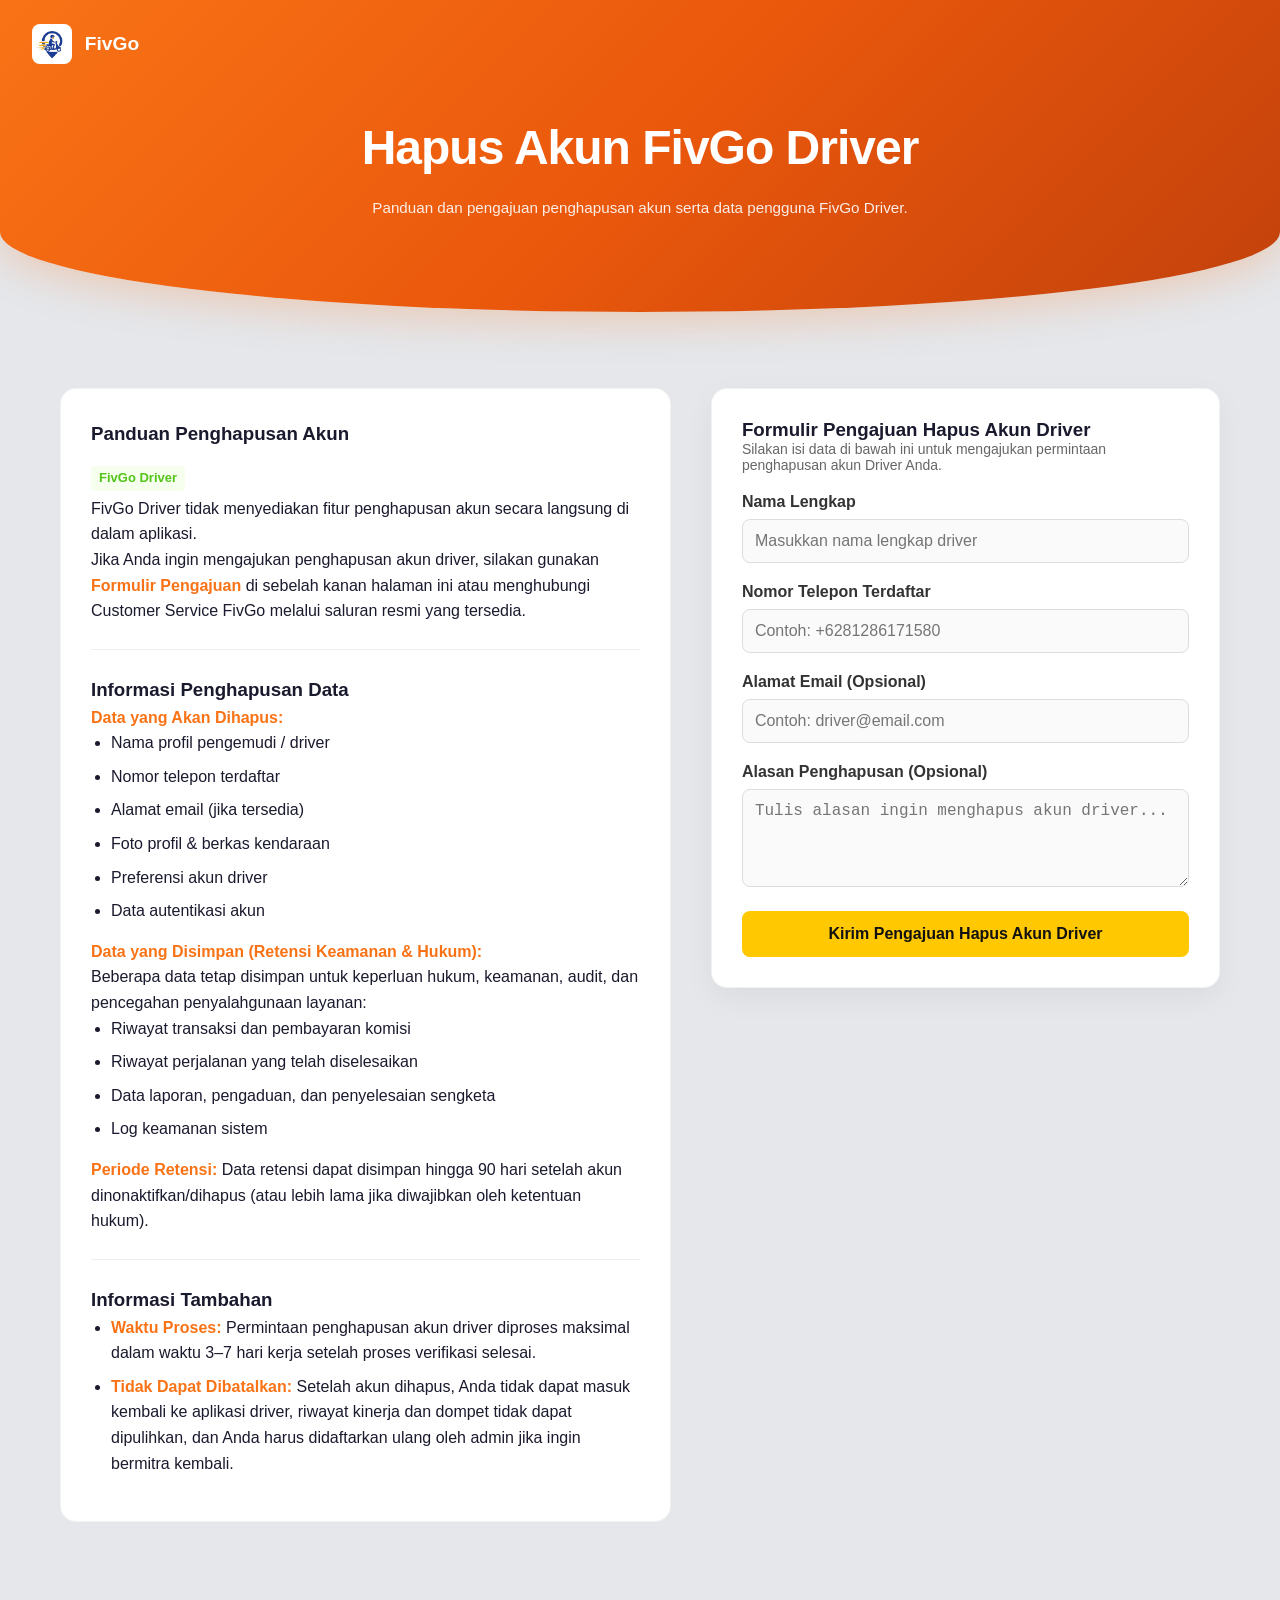
==== delete-account-driver.html @ 1da807b7 "Add delete account guide for FivGo drivers" ====
<!DOCTYPE html>
<html lang="id">
<head>
    <meta charset="UTF-8">
    <meta name="viewport" content="width=device-width, initial-scale=1.0">
    <title>Hapus Akun FivGo Driver - Panduan & Pengajuan</title>
    <link rel="stylesheet" href="styles.css">
    <style>
        .container {
            max-width: 1200px !important;
            margin: 0 auto !important;
            padding: 30px 20px !important;
            display: block !important;
        }
        
        .page-layout {
            display: grid;
            grid-template-columns: 1.2fr 1fr;
            gap: 40px;
            margin-top: 30px;
        }
        
        @media (max-width: 900px) {
            .page-layout {
                grid-template-columns: 1fr;
                gap: 30px;
            }
        }
        
        .info-panel {
            background: var(--bg-card, #ffffff);
            padding: 30px;
            border-radius: 16px;
            border: 1px solid rgba(0,0,0,0.05);
            line-height: 1.6;
        }
        
        .form-panel {
            background: var(--bg-card, #ffffff);
            padding: 30px;
            border-radius: 16px;
            box-shadow: 0 10px 30px rgba(0, 0, 0, 0.05);
            border: 1px solid rgba(0,0,0,0.05);
            height: fit-content;
        }
        
        .form-group {
            margin-bottom: 20px;
        }
        
        .form-group label {
            display: block;
            margin-bottom: 8px;
            font-weight: 600;
            color: #333;
        }
        
        .form-group input, .form-group textarea {
            width: 100%;
            padding: 12px;
            border: 1px solid #ddd;
            border-radius: 8px;
            font-size: 16px;
            box-sizing: border-box;
            background-color: #fafafa;
        }
        
        .form-group input:focus, .form-group textarea:focus {
            border-color: #ffc800;
            outline: none;
            background-color: #fff;
        }
        
        .btn-submit {
            background-color: #ffc800;
            color: #111;
            border: none;
            padding: 14px 20px;
            font-size: 16px;
            font-weight: bold;
            border-radius: 8px;
            cursor: pointer;
            width: 100%;
            transition: all 0.3s ease;
        }
        
        .btn-submit:hover {
            background-color: #e5b300;
            transform: translateY(-2px);
        }
        
        .divider {
            margin: 25px 0;
            border: 0;
            border-top: 1px solid #eee;
        }
        
        ul, ol {
            padding-left: 20px;
            margin-bottom: 15px;
        }
        
        li {
            margin-bottom: 8px;
        }

        .role-badge-driver {
            background-color: #f6ffed;
            color: #52c41a;
            padding: 2px 8px;
            border-radius: 4px;
            font-size: 13px;
            font-weight: bold;
            display: inline-block;
            margin-bottom: 5px;
        }
    </style>
</head>
<body>

    <!-- Header -->
    <header>
      <div class="header-container">
        <div class="header-logo">
          <div class="logo-icon" aria-hidden="true">
            <img src="assets/logo light.png" alt="FivGo Logo" />
          </div>
          <span>FivGo</span>
        </div>
      </div>

      <div class="header-content" style="padding-bottom: 40px;">
        <h1>Hapus Akun FivGo Driver</h1>
        <p>Panduan dan pengajuan penghapusan akun serta data pengguna FivGo Driver.</p>
      </div>
    </header>

    <div class="container">
        <div class="page-layout">
            
            <!-- Panel Kiri: Panduan & Informasi Retensi -->
            <div class="info-panel">
                <h3>Panduan Penghapusan Akun</h3>
                
                <div style="margin-top: 15px;">
                    <span class="role-badge-driver">FivGo Driver</span>
                    <p>FivGo Driver tidak menyediakan fitur penghapusan akun secara langsung di dalam aplikasi.</p>
                    <p>Jika Anda ingin mengajukan penghapusan akun driver, silakan gunakan <strong>Formulir Pengajuan</strong> di sebelah kanan halaman ini atau menghubungi Customer Service FivGo melalui saluran resmi yang tersedia.</p>
                </div>
                
                <hr class="divider">

                <h3>Informasi Penghapusan Data</h3>
                <p><strong>Data yang Akan Dihapus:</strong></p>
                <ul>
                    <li>Nama profil pengemudi / driver</li>
                    <li>Nomor telepon terdaftar</li>
                    <li>Alamat email (jika tersedia)</li>
                    <li>Foto profil & berkas kendaraan</li>
                    <li>Preferensi akun driver</li>
                    <li>Data autentikasi akun</li>
                </ul>

                <p><strong>Data yang Disimpan (Retensi Keamanan & Hukum):</strong></p>
                <p>Beberapa data tetap disimpan untuk keperluan hukum, keamanan, audit, dan pencegahan penyalahgunaan layanan:</p>
                <ul>
                    <li>Riwayat transaksi dan pembayaran komisi</li>
                    <li>Riwayat perjalanan yang telah diselesaikan</li>
                    <li>Data laporan, pengaduan, dan penyelesaian sengketa</li>
                    <li>Log keamanan sistem</li>
                </ul>
                <p><strong>Periode Retensi:</strong> Data retensi dapat disimpan hingga 90 hari setelah akun dinonaktifkan/dihapus (atau lebih lama jika diwajibkan oleh ketentuan hukum).</p>

                <hr class="divider">

                <h3>Informasi Tambahan</h3>
                <ul>
                    <li><strong>Waktu Proses:</strong> Permintaan penghapusan akun driver diproses maksimal dalam waktu 3–7 hari kerja setelah proses verifikasi selesai.</li>
                    <li><strong>Tidak Dapat Dibatalkan:</strong> Setelah akun dihapus, Anda tidak dapat masuk kembali ke aplikasi driver, riwayat kinerja dan dompet tidak dapat dipulihkan, dan Anda harus didaftarkan ulang oleh admin jika ingin bermitra kembali.</li>
                </ul>
            </div>

            <!-- Panel Kanan: Formulir Pengajuan Web -->
            <div class="form-panel">
                <h3>Formulir Pengajuan Hapus Akun Driver</h3>
                <p style="color: #666; font-size: 14px; margin-bottom: 20px;">
                    Silakan isi data di bawah ini untuk mengajukan permintaan penghapusan akun Driver Anda.
                </p>

                <!-- FormSubmit mengirimkan data ke email fivgoubp@gmail.com -->
                <form action="https://formsubmit.co/fivgoubp@gmail.com" method="POST">
                    
                    <input type="hidden" name="_next" value="https://fivgo-ubp.github.io/Privacy-Police-Fivgo/delete-account-driver.html?status=success">
                    <input type="hidden" name="_subject" value="Permintaan Hapus Akun FivGo Driver">
                    
                    <!-- Menyertakan peran secara tersembunyi -->
                    <input type="hidden" name="Jenis Akun" value="Driver">

                    <div class="form-group">
                        <label for="fullName">Nama Lengkap</label>
                        <input type="text" name="Nama Lengkap" id="fullName" placeholder="Masukkan nama lengkap driver" required>
                    </div>
                    
                    <div class="form-group">
                        <label for="phone">Nomor Telepon Terdaftar</label>
                        <input type="tel" name="Nomor Telepon" id="phone" placeholder="Contoh: +6281286171580" required>
                    </div>
                    
                    <div class="form-group">
                        <label for="email">Alamat Email (Opsional)</label>
                        <input type="email" name="Email" id="email" placeholder="Contoh: driver@email.com">
                    </div>
                    
                    <div class="form-group">
                        <label for="reason">Alasan Penghapusan (Opsional)</label>
                        <textarea name="Alasan Penghapusan" id="reason" rows="4" placeholder="Tulis alasan ingin menghapus akun driver..."></textarea>
                    </div>
                    
                    <button type="submit" class="btn-submit">Kirim Pengajuan Hapus Akun Driver</button>
                </form>

                <!-- Notifikasi sukses setelah submit -->
                <div id="successNotice" style="display: none; margin-top: 20px; padding: 15px; background: #e6ffed; border: 1px solid #b7eb8f; color: #1f6b21; border-radius: 8px; text-align: center;">
                    <strong>✓ Pengajuan Berhasil Dikirim!</strong><br>
                    Tim FivGo akan melakukan verifikasi dan meninjau permintaan sebelum memproses penghapusan akun driver Anda (3-7 hari kerja).
                </div>
            </div>

        </div>
    </div>

    <footer style="margin-top: 60px;">
      <p>&copy; 2026 FivGo. Hak Cipta Dilindungi.</p>
    </footer>

    <script>
        const urlParams = new URLSearchParams(window.location.search);
        if (urlParams.get('status') === 'success') {
            document.getElementById('successNotice').style.display = 'block';
            document.getElementById('successNotice').scrollIntoView({ behavior: 'smooth' });
        }
    </script>
</body>
</html>
---- styles.css ----
* {
  margin: 0;
  padding: 0;
  box-sizing: border-box;
}

:root {
  --primary-color: #f97316;
  --primary-color-rgb: 249, 115, 22;
  --primary-hover: #ea580c;
  --primary-dark: #c2410c;
  --accent-gradient: linear-gradient(135deg, #f97316 0%, #ea580c 50%, #c2410c 100%);
  --accent-soft: rgba(249, 115, 22, 0.12);
  --accent-active: rgba(249, 115, 22, 0.22);
  --text-dark: #1a1a2e;
  --text-light: #ffffff;
  --page-bg-light: #E5E7EB;
  --page-bg-dark: #00033d;
  --bg-light: #E5E7EB;
  --bg-dark: #00033d;
  --border-light: #e0e0e0;
  --border-dark: #2a2a3e;
}

body {
  font-family: -apple-system, BlinkMacSystemFont, "Segoe UI", Roboto, Oxygen,
    Ubuntu, Cantarell, sans-serif;
  background-color: var(--bg-light);
  color: var(--text-dark);
  transition: background-color 0.3s ease, color 0.3s ease;
}

body.dark-mode {
  --primary-color: #0033ff;
  --primary-color-rgb: 0, 51, 255;
  --primary-hover: #0600ab;
  --primary-dark: #00033d;
  --accent-gradient: linear-gradient(to left, #0033ff 0%, #0600ab 50%, #00033d 100%);
  --accent-soft: rgba(0, 51, 255, 0.12);
  --accent-active: rgba(0, 51, 255, 0.22);
  background-color: var(--bg-dark);
  color: var(--text-light);
}

.banner-top a {
  color: #e74c3c;
  font-weight: 600;
  text-decoration: none;
  transition: opacity 0.3s ease;
}

.banner-top a:hover {
  opacity: 0.8;
}

body.dark-mode .banner-top {
  background: rgba(255, 255, 255, 0.05);
}

/* ===== HEADER ===== */
header {
  background: var(--accent-gradient) !important;
  color: white;
  position: relative;
  z-index: 100;
  border-radius: 0 0 50% 50% / 0 0 80px 80px;
  padding-bottom: 3.5rem;
  overflow: hidden;
  box-shadow: 0 10px 40px rgba(var(--primary-color-rgb), 0.25);
  margin-bottom: 1rem;
}

.header-container {
  max-width: 1400px;
  margin: 0 auto;
  display: flex;
  align-items: center;
  justify-content: space-between;
  gap: 2rem;
  padding: 1.5rem 2rem;
  position: relative;
  z-index: 2;
}

.header-logo {
  display: flex;
  align-items: center;
  gap: 0.8rem;
  font-weight: bold;
  font-size: 1.2rem;
  flex-shrink: 0;
}

.logo-icon {
  width: 40px;
  height: 40px;
  background: rgba(255, 255, 255, 0.2);
  border-radius: 8px;
  display: flex;
  align-items: center;
  justify-content: center;
  font-size: 1.5rem;
}

.icon {
  width: 1em;
  height: 1em;
  fill: none;
  stroke: currentColor;
  stroke-width: 2;
  stroke-linecap: round;
  stroke-linejoin: round;
}

.logo-icon .icon {
  width: 24px;
  height: 24px;
}

.logo-icon img {
  display: block;
  width: 100%;
  height: 100%;
  border-radius: 8px;
  object-fit: contain;
}

.header-content {
  text-align: center;
  padding: 2rem 2rem 1rem 2rem;
  position: relative;
  z-index: 2;
}

.header-content h1 {
  font-size: 3rem;
  font-weight: 700;
  margin-bottom: 1.5rem;
  letter-spacing: -1px;
}

.date-card {
  display: inline-block;
  background: rgba(255, 255, 255, 0.15);
  backdrop-filter: blur(10px);
  padding: 0.8rem 1.5rem;
  border-radius: 25px;
  border: 1px solid rgba(255, 255, 255, 0.2);
  margin-bottom: 1.5rem;
  font-size: 0.95rem;
}

body.dark-mode .date-card {
  background: rgba(255, 255, 255, 0.08);
  border-color: rgba(255, 255, 255, 0.1);
}

.date-card p {
  margin: 0;
  font-size: 0.95rem;
}

.header-content p {
  font-size: 0.95rem;
  opacity: 0.9;
}

.header-wave {
  display: none;
}

.header-title {
  flex: 1;
  text-align: center;
  font-size: 1.8rem;
  font-weight: 300;
  letter-spacing: 1px;
}

.header-actions {
  display: flex;
  align-items: center;
  gap: 1rem;
  flex-shrink: 0;
}

.btn-download {
  background: rgba(255, 255, 255, 0.2);
  border: 2px solid rgba(255, 255, 255, 0.3);
  color: white;
  padding: 0.6rem 1.2rem;
  border-radius: 25px;
  cursor: pointer;
  font-size: 0.9rem;
  transition: all 0.3s ease;
  white-space: nowrap;
}

.btn-download:hover {
  background: rgba(255, 255, 255, 0.3);
  transform: translateY(-2px);
}

.theme-toggle {
  width: 50px;
  height: 28px;
  background: rgba(255, 255, 255, 0.2);
  border: 2px solid rgba(255, 255, 255, 0.3);
  border-radius: 14px;
  cursor: pointer;
  display: flex;
  align-items: center;
  padding: 2px;
  transition: all 0.3s ease;
}

.theme-toggle:hover {
  background: rgba(255, 255, 255, 0.3);
}

.theme-toggle-circle {
  width: 22px;
  height: 22px;
  background: white;
  border-radius: 50%;
  transition: transform 0.3s ease;
  display: flex;
  align-items: center;
  justify-content: center;
  font-size: 0.8rem;
  color: var(--primary-color);
}

.theme-toggle-circle .icon {
  width: 15px;
  height: 15px;
}

.theme-toggle.active .theme-toggle-circle {
  transform: translateX(22px);
}

/* ===== MAIN CONTAINER ===== */
.container {
  max-width: 1400px;
  margin: 0 auto;
  display: grid;
  grid-template-columns: 280px 1fr;
  gap: 3rem;
  padding: 3rem 2rem;
  margin-top: 40px;
}

/* ===== SIDEBAR ===== */
.sidebar {
  position: sticky;
  top: 120px;
  height: fit-content;
}

.sidebar-title {
  font-size: 0.9rem;
  font-weight: 600;
  color: var(--text-dark);
  margin-bottom: 1.5rem;
  text-transform: uppercase;
  letter-spacing: 0.5px;
}

body.dark-mode .sidebar-title {
  color: var(--text-light);
}

.sidebar-nav {
  list-style: none;
}

.sidebar-nav li {
  margin-bottom: 0.5rem;
}

.sidebar-nav a {
  display: block;
  padding: 0.8rem 1rem;
  color: var(--text-dark);
  text-decoration: none;
  border-left: 3px solid transparent;
  border-radius: 4px;
  transition: all 0.3s ease;
  font-size: 0.95rem;
}

body.dark-mode .sidebar-nav a {
  color: var(--text-light);
}

.sidebar-nav a:hover {
  background: var(--accent-soft);
  border-left-color: var(--primary-color);
  padding-left: 1.3rem;
}

.sidebar-nav a.active {
  background: var(--accent-active);
  border-left-color: var(--primary-color);
  font-weight: 600;
  color: var(--primary-color);
}

/* ===== CONTENT AREA ===== */
.content {
  min-height: 100vh;
  line-height: 1.8;
}

.section {
  margin-bottom: 3.5rem;
  scroll-margin-top: 120px;
}

.section-title {
  font-size: 1.8rem;
  font-weight: 700;
  margin-bottom: 1.8rem;
  color: var(--primary-color);
  letter-spacing: -0.5px;
  border-left: 4px solid var(--primary-color);
  padding-left: 1.2rem;
  display: inline-block;
}

body.dark-mode .section-title {
  color: var(--primary-color);
  border-left-color: var(--primary-color);
}

.section-subtitle {
  font-size: 0.95rem;
  color: #666;
  margin-bottom: 1.8rem;
  line-height: 1.7;
  font-weight: 500;
}

body.dark-mode .section-subtitle {
  color: #aaa;
}

.section-text {
  line-height: 1.8;
  margin-bottom: 1.5rem;
  color: #444;
  font-size: 0.95rem;
}

body.dark-mode .section-text {
  color: #ccc;
}

.subsection-title {
  font-size: 1.2rem;
  font-weight: 700;
  margin-top: 2.5rem;
  margin-bottom: 1.2rem;
  color: #1a1a2e;
}

body.dark-mode .subsection-title {
  color: #e2e8f0;
}

/* ===== HIGHLIGHT BOX (kotak info konten) ===== */
.highlight-box {
  background: rgba(var(--primary-color-rgb), 0.08);
  border-left: 4px solid var(--primary-color);
  padding: 1.8rem;
  margin: 2.5rem 0;
  border-radius: 6px;
  line-height: 1.8;
}

body.dark-mode .highlight-box {
  background: rgba(255, 255, 255, 0.07);
  border-left: 4px solid rgba(0, 51, 255, 0.7);
}

.highlight-box p {
  margin: 0.8rem 0;
  color: #444;
  font-size: 0.95rem;
}

body.dark-mode .highlight-box p {
  color: #c8d0e8;
}

.highlight-box strong {
  color: var(--primary-color);
  font-weight: 700;
}

body.dark-mode .highlight-box strong {
  color: #6b8fff;
}

.highlight-box ul {
  margin: 1rem 0;
  list-style: none;
  padding-left: 0;
}

.highlight-box li {
  padding-left: 1.8rem;
  position: relative;
  margin-bottom: 0.8rem;
  color: #444;
  font-size: 0.95rem;
}

body.dark-mode .highlight-box li {
  color: #c8d0e8;
}

.highlight-box li:before {
  content: "✓";
  position: absolute;
  left: 0;
  color: var(--primary-color);
  font-weight: 700;
}

body.dark-mode .highlight-box li:before {
  color: #6b8fff;
}

/* ===== NOTE BOX (kotak catatan) ===== */
.note-box {
  display: flex;
  align-items: flex-start;
  gap: 0.35rem;
  background: rgba(var(--primary-color-rgb), 0.12);
  border-left: 4px solid var(--primary-color);
  border-radius: 0 10px 10px 0;
  padding: 1.4rem 1.6rem;
  margin: 1.8rem 0 2.2rem;
  color: #14213d;
  font-size: 1rem;
  font-weight: 600;
  line-height: 1.7;
}

body.dark-mode .note-box {
  background: rgba(0, 51, 255, 0.14);
  border-left-color: rgba(0, 51, 255, 0.8);
  color: #9fa8c7;
}

.note-label {
  flex-shrink: 0;
  color: var(--primary-color);
}

body.dark-mode .note-label {
  color: #6b8fff;
}

.note-text {
  color: inherit;
}

/* ===== LIST ITEMS ===== */
.list-item {
  margin-left: 0;
  margin-bottom: 0;
  color: #444;
  font-size: 0.95rem;
  line-height: 1.7;
  list-style: none;
  padding-left: 0;
}

body.dark-mode .list-item {
  color: #ccc;
}

.list-item li {
  margin-bottom: 0.8rem;
  padding-left: 1.8rem;
  position: relative;
}

.list-item li:before {
  content: "•";
  position: absolute;
  left: 0;
  color: var(--primary-color);
  font-weight: bold;
}

/* ===== STRONG ===== */
strong {
  font-weight: 700;
  color: var(--primary-color);
}

body.dark-mode strong {
  color: var(--primary-color);
}

/* ===== KEY HIGHLIGHTS SECTION ===== */
.key-highlights {
  padding: 4rem 2rem;
  margin: 3rem 0;
  background: transparent;
}

body.dark-mode .key-highlights {
  background: transparent;
}

.highlights-title {
  text-align: center;
  font-size: 2rem;
  font-weight: 700;
  color: var(--primary-color);
  margin-bottom: 3rem;
  display: flex;
  align-items: center;
  justify-content: center;
  gap: 0.7rem;
}

.title-icon {
  width: 38px;
  height: 38px;
  display: inline-flex;
  align-items: center;
  justify-content: center;
  background: var(--accent-soft);
  border: 1px solid rgba(var(--primary-color-rgb), 0.28);
  border-radius: 10px;
  color: var(--primary-color);
}

.title-icon .icon {
  width: 22px;
  height: 22px;
}

.highlights-grid {
  display: grid;
  grid-template-columns: repeat(auto-fit, minmax(250px, 1fr));
  gap: 2rem;
}

/* ===== HIGHLIGHT CARD — LIGHT MODE ===== */
.highlight-card {
  background: #f5f5f5;
  border: 2px solid #e0e0e0;
  border-radius: 12px;
  padding: 2rem;
  transition: all 0.3s ease;
}

.highlight-card:hover {
  background: #ffffff;
  border-color: var(--primary-color);
  transform: translateY(-5px);
  box-shadow: 0 12px 24px rgba(var(--primary-color-rgb), 0.15);
}

.highlight-icon {
  width: 48px;
  height: 48px;
  align-items: center;
  background: var(--accent-soft);
  border: 1px solid rgba(var(--primary-color-rgb), 0.18);
  border-radius: 12px;
  color: var(--primary-color);
  display: inline-flex;
  justify-content: center;
  margin-bottom: 1rem;
}

.highlight-icon .icon {
  width: 26px;
  height: 26px;
}

.highlight-card h3 {
  color: #1a1a2e;
  font-size: 1.2rem;
  font-weight: 700;
  margin-bottom: 0.8rem;
}

.highlight-card p {
  color: #484553;
  font-size: 0.9rem;
  line-height: 1.6;
  margin: 0;
}

/* ===== HIGHLIGHT CARD — DARK MODE ===== */
body.dark-mode .highlight-card {
  background: rgba(255, 255, 255, 0.06);
  border: 1.5px solid rgba(255, 255, 255, 0.12);
}

body.dark-mode .highlight-card:hover {
  background: rgba(255, 255, 255, 0.10);
  border-color: rgba(0, 51, 255, 0.6);
  box-shadow: 0 12px 32px rgba(0, 51, 255, 0.18);
  transform: translateY(-5px);
}

body.dark-mode .highlight-card h3 {
  color: #e8eaf6;
}

body.dark-mode .highlight-card p {
  color: #9fa8c7;
}

body.dark-mode .highlight-icon {
  background: rgba(0, 51, 255, 0.18);
  border-color: rgba(0, 51, 255, 0.35);
  color: #6b8fff;
}

@media (max-width: 768px) {
  .key-highlights {
    padding: 2rem 1rem;
    margin: 2rem 0;
  }

  .highlights-title {
    font-size: 1.5rem;
    margin-bottom: 2rem;
  }

  .highlights-grid {
    grid-template-columns: 1fr;
    gap: 1.5rem;
  }
}

@media (max-width: 900px) {
  header {
    border-radius: 0 0 50% 50% / 0 0 50px 50px;
    padding-bottom: 2.5rem;
  }

  .container {
    grid-template-columns: 1fr;
    gap: 2rem;
    padding: 2rem 1rem;
  }

  .sidebar {
    position: static;
  }

  .header-container {
    flex-direction: column;
    gap: 1rem;
    text-align: center;
  }

  .header-title {
    font-size: 1.5rem;
  }

  .header-actions {
    width: 100%;
    justify-content: center;
  }

  .sidebar-nav a:hover {
    padding-left: 1rem;
  }

  .section-title {
    font-size: 1.5rem;
  }
}

@media (max-width: 600px) {
  header {
    border-radius: 0 0 50% 50% / 0 0 35px 35px;
    padding-bottom: 2rem;
  }

  .header-container {
    gap: 0.5rem;
  }

  .header-title {
    font-size: 1.2rem;
  }

  .btn-download {
    padding: 0.5rem 0.8rem;
    font-size: 0.8rem;
  }

  .container {
    padding: 1.5rem 1rem;
  }

  .section-title {
    font-size: 1.3rem;
  }

  .section-text {
    font-size: 0.9rem;
  }
}

/* ===== DOCUMENT LAYOUT ===== */
body {
  background: var(--bg-light);
}

body:not(.dark-mode) {
  background: var(--page-bg-light);
}

body.dark-mode {
  background: var(--page-bg-dark);
}

.container {
  max-width: 1160px;
  grid-template-columns: 272px minmax(0, 1fr);
  gap: 3.5rem;
  align-items: start;
  padding-top: 2rem;
}

.sidebar {
  top: 2rem;
  max-height: calc(100vh - 4rem);
  overflow-y: auto;
  padding-right: 0.25rem;
  scrollbar-width: thin;
  scrollbar-color: rgba(var(--primary-color-rgb), 0.45) transparent;
}

.sidebar-title {
  color: #7b8192;
  font-size: 0.78rem;
  font-weight: 800;
  letter-spacing: 0.14em;
  margin: 0 0 1.25rem 0.8rem;
}

body.dark-mode .sidebar-title {
  color: #7b8192;
}

.sidebar-nav {
  display: flex;
  flex-direction: column;
  gap: 0.35rem;
}

.sidebar-nav li {
  margin-bottom: 0;
}

.sidebar-nav a {
  border-left: 3px solid transparent;
  border-radius: 7px;
  color: #7f8797;
  font-size: 0.94rem;
  font-weight: 700;
  line-height: 1.35;
  padding: 0.82rem 0.85rem;
}

body.dark-mode .sidebar-nav a {
  color: #9399a8;
}

.sidebar-nav a:hover {
  background: var(--accent-soft);
  border-left-color: rgba(var(--primary-color-rgb), 0.7);
  color: var(--primary-color);
  padding-left: 0.85rem;
}

.sidebar-nav a.active {
  background: var(--accent-active);
  border-left-color: var(--primary-color);
  color: var(--primary-color);
  font-weight: 800;
}

body.dark-mode .sidebar-nav a.active {
  background: var(--accent-active);
  color: var(--primary-color);
}

/* ===== CONTENT BOX ===== */
.content {
  background: rgba(255, 255, 255, 0.86);
  border: 1px solid rgba(var(--primary-color-rgb), 0.14);
  border-radius: 18px;
  box-shadow: 0 24px 70px rgba(16, 24, 40, 0.08);
  min-height: auto;
  padding: 3rem;
}

body.dark-mode .content {
  background: rgba(255, 255, 255, 0.05);
  border-color: rgba(255, 255, 255, 0.10);
  box-shadow: none;
}

.section {
  margin-bottom: 3.3rem;
  scroll-margin-top: 2rem;
}

.section:last-child {
  margin-bottom: 0;
}

.section-title {
  align-items: center;
  border-bottom: 1px solid rgba(var(--primary-color-rgb), 0.14);
  border-left: 4px solid var(--primary-color);
  color: #111827;
  display: flex;
  font-size: 1.75rem;
  font-weight: 800;
  letter-spacing: 0;
  margin-bottom: 1.35rem;
  padding: 0 0 0.55rem 0.85rem;
  width: 100%;
}

body.dark-mode .section-title {
  border-bottom-color: rgba(255, 255, 255, 0.08);
  border-left-color: var(--primary-color);
  color: #ffffff;
}

.section-subtitle,
.section-text,
.list-item,
.highlight-box p {
  color: #4b5563;
  font-size: 1rem;
}

body.dark-mode .section-subtitle,
body.dark-mode .section-text,
body.dark-mode .list-item,
body.dark-mode .highlight-box p {
  color: #b8c4d8;
}

.subsection-title {
  color: #111827;
  font-size: 1.18rem;
  letter-spacing: 0;
  margin-top: 2.2rem;
}

body.dark-mode .subsection-title {
  color: #e8eaf6;
}

.list-item li:before {
  color: var(--primary-color);
}

strong {
  color: var(--primary-color);
}

body.dark-mode strong {
  color: #6b8fff;
}

/* ===== FOOTER ===== */
.site-footer {
  position: relative;
  margin-top: 2.5rem;
  padding: 3rem 5.5rem;
  background: var(--accent-gradient) !important;
  border-top: 1px solid rgba(var(--primary-color-rgb), 0.35);
  text-align: center;
}

.footer-inner {
  max-width: 900px;
  margin: 0 auto;
}

.footer-inner p {
  color: rgba(255, 255, 255, 0.86);
  font-size: 0.95rem;
  line-height: 1.7;
  margin: 0;
}

.footer-inner p + p {
  margin-top: 0.65rem;
}

.footer-top-link {
  position: fixed;
  right: 1.75rem;
  bottom: 1.75rem;
  z-index: 120;
  width: 44px;
  height: 44px;
  display: inline-flex;
  align-items: center;
  justify-content: center;
  background: var(--accent-gradient) !important;
  border-radius: 50%;
  color: #ffffff;
  font-size: 1.45rem;
  font-weight: 700;
  line-height: 1;
  text-decoration: none;
  box-shadow: 0 12px 30px rgba(var(--primary-color-rgb), 0.28);
  opacity: 1;
  pointer-events: auto;
  transform: translateY(0);
  transition: background 0.2s ease, opacity 0.2s ease, transform 0.2s ease;
}

.footer-top-link.is-hidden {
  opacity: 0;
  pointer-events: none;
  transform: translateY(12px);
}

.footer-top-link:hover {
  background: var(--primary-hover) !important;
  transform: translateY(-2px);
}

@media (max-width: 900px) {
  .container {
    grid-template-columns: 1fr;
    gap: 1.5rem;
    max-width: 760px;
    padding: 1.5rem 1rem;
  }

  .sidebar {
    background: rgba(255, 255, 255, 0.82);
    border: 1px solid rgba(var(--primary-color-rgb), 0.14);
    border-radius: 14px;
    max-height: none;
    overflow: visible;
    padding: 1rem;
  }

  body.dark-mode .sidebar {
    background: rgba(255, 255, 255, 0.05);
    border-color: rgba(255, 255, 255, 0.10);
  }

  .sidebar-title {
    margin-left: 0;
  }

  .sidebar-nav {
    display: grid;
    grid-template-columns: repeat(2, minmax(0, 1fr));
  }

  .content {
    border-radius: 14px;
    padding: 2rem;
  }

  .site-footer {
    padding: 2.5rem 4.5rem 2.5rem 1rem;
  }
}

@media (max-width: 600px) {
  .sidebar-nav {
    grid-template-columns: 1fr;
  }

  .content {
    padding: 1.4rem;
  }

  .section-title {
    font-size: 1.35rem;
  }

  .site-footer {
    padding: 2.25rem 1rem 5rem;
  }

  .footer-top-link {
    bottom: 1rem;
    right: 1rem;
  }

  .footer-top-link:hover {
    transform: translateY(-2px);
  }
}
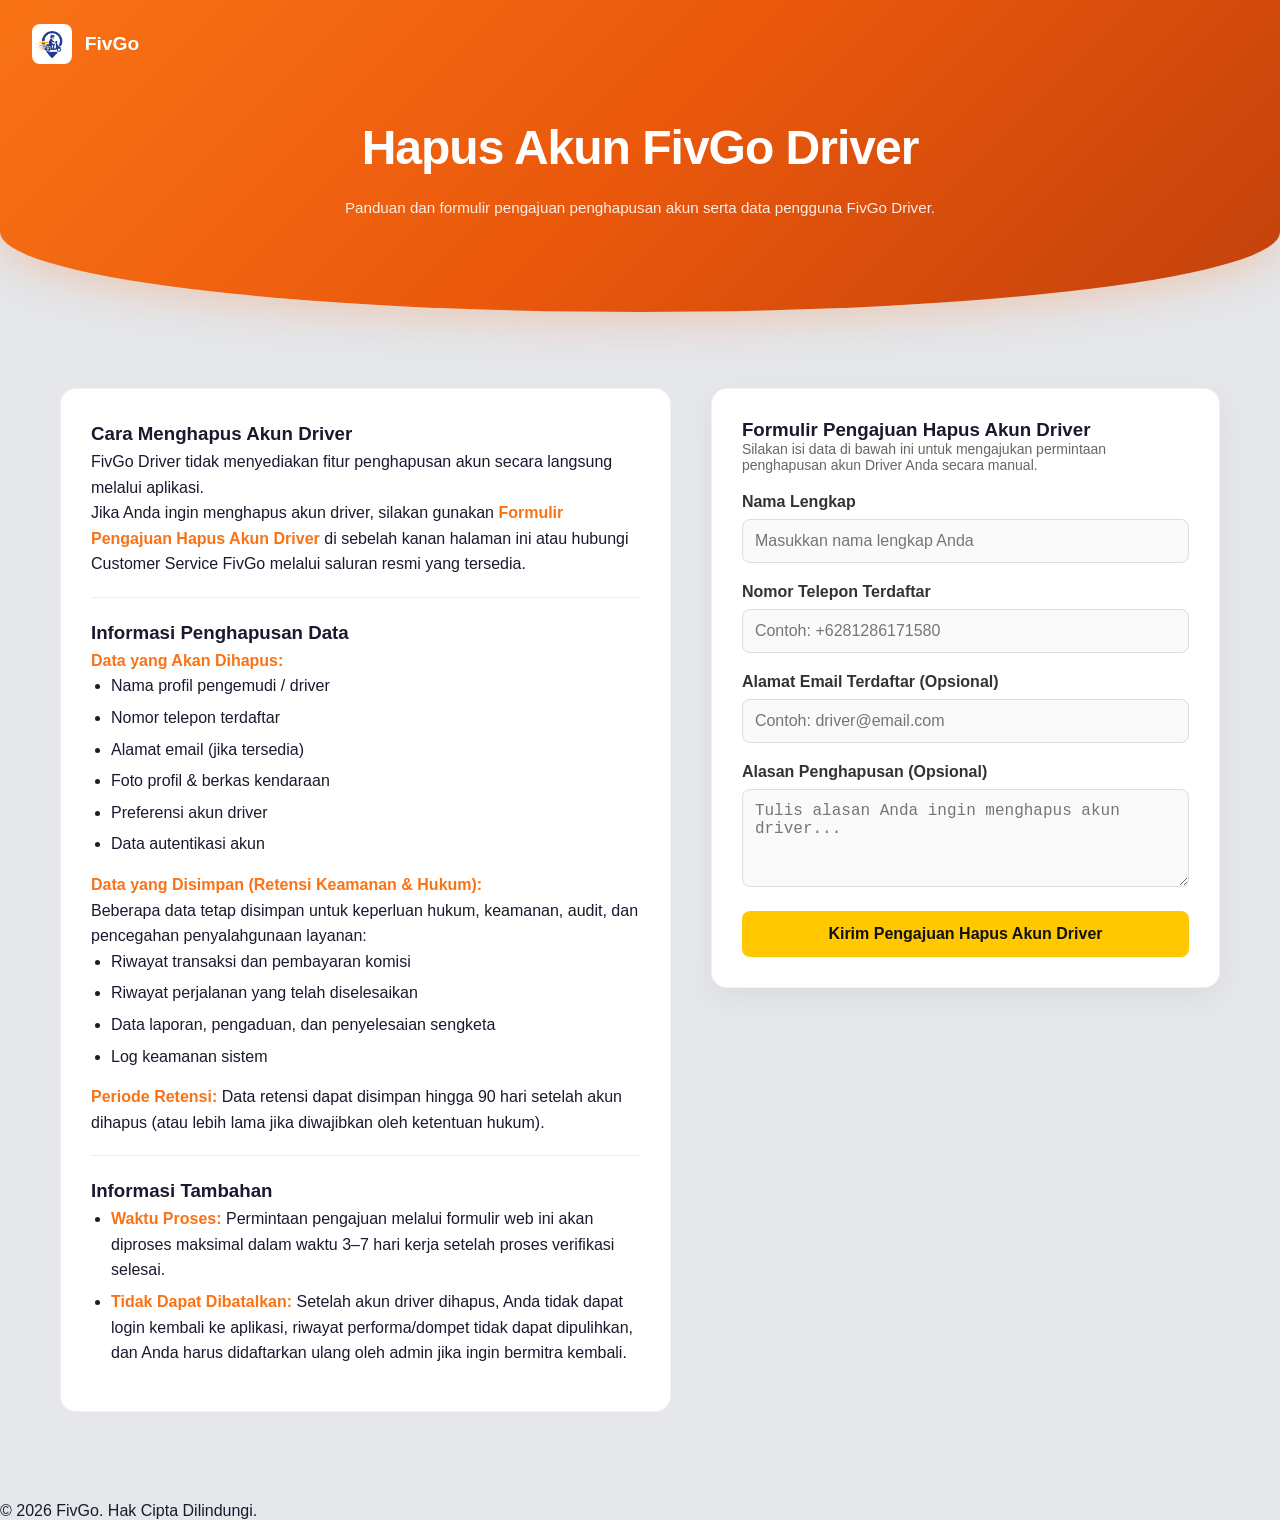
==== commit a06303af: "c" ====
--- a/delete-account-driver.html
+++ b/delete-account-driver.html
@@ -6,6 +6,7 @@
     <title>Hapus Akun FivGo Driver - Panduan & Pengajuan</title>
     <link rel="stylesheet" href="styles.css">
     <style>
+        /* Memaksa kontainer agar tidak terbagi menjadi 2 kolom menu di desktop */
         .container {
             max-width: 1200px !important;
             margin: 0 auto !important;
@@ -90,29 +91,18 @@
         }
         
         .divider {
-            margin: 25px 0;
+            margin: 20px 0;
             border: 0;
             border-top: 1px solid #eee;
         }
         
-        ul, ol {
+        ul {
             padding-left: 20px;
             margin-bottom: 15px;
         }
         
         li {
-            margin-bottom: 8px;
-        }
-
-        .role-badge-driver {
-            background-color: #f6ffed;
-            color: #52c41a;
-            padding: 2px 8px;
-            border-radius: 4px;
-            font-size: 13px;
-            font-weight: bold;
-            display: inline-block;
-            margin-bottom: 5px;
+            margin-bottom: 6px;
         }
     </style>
 </head>
@@ -131,7 +121,7 @@
 
       <div class="header-content" style="padding-bottom: 40px;">
         <h1>Hapus Akun FivGo Driver</h1>
-        <p>Panduan dan pengajuan penghapusan akun serta data pengguna FivGo Driver.</p>
+        <p>Panduan dan formulir pengajuan penghapusan akun serta data pengguna FivGo Driver.</p>
       </div>
     </header>
 
@@ -140,13 +130,9 @@
             
             <!-- Panel Kiri: Panduan & Informasi Retensi -->
             <div class="info-panel">
-                <h3>Panduan Penghapusan Akun</h3>
-                
-                <div style="margin-top: 15px;">
-                    <span class="role-badge-driver">FivGo Driver</span>
-                    <p>FivGo Driver tidak menyediakan fitur penghapusan akun secara langsung di dalam aplikasi.</p>
-                    <p>Jika Anda ingin mengajukan penghapusan akun driver, silakan gunakan <strong>Formulir Pengajuan</strong> di sebelah kanan halaman ini atau menghubungi Customer Service FivGo melalui saluran resmi yang tersedia.</p>
-                </div>
+                <h3>Cara Menghapus Akun Driver</h3>
+                <p>FivGo Driver tidak menyediakan fitur penghapusan akun secara langsung melalui aplikasi.</p>
+                <p>Jika Anda ingin menghapus akun driver, silakan gunakan <strong>Formulir Pengajuan Hapus Akun Driver</strong> di sebelah kanan halaman ini atau hubungi Customer Service FivGo melalui saluran resmi yang tersedia.</p>
                 
                 <hr class="divider">
 
@@ -169,36 +155,35 @@
                     <li>Data laporan, pengaduan, dan penyelesaian sengketa</li>
                     <li>Log keamanan sistem</li>
                 </ul>
-                <p><strong>Periode Retensi:</strong> Data retensi dapat disimpan hingga 90 hari setelah akun dinonaktifkan/dihapus (atau lebih lama jika diwajibkan oleh ketentuan hukum).</p>
+                <p><strong>Periode Retensi:</strong> Data retensi dapat disimpan hingga 90 hari setelah akun dihapus (atau lebih lama jika diwajibkan oleh ketentuan hukum).</p>
 
                 <hr class="divider">
 
                 <h3>Informasi Tambahan</h3>
                 <ul>
-                    <li><strong>Waktu Proses:</strong> Permintaan penghapusan akun driver diproses maksimal dalam waktu 3–7 hari kerja setelah proses verifikasi selesai.</li>
-                    <li><strong>Tidak Dapat Dibatalkan:</strong> Setelah akun dihapus, Anda tidak dapat masuk kembali ke aplikasi driver, riwayat kinerja dan dompet tidak dapat dipulihkan, dan Anda harus didaftarkan ulang oleh admin jika ingin bermitra kembali.</li>
+                    <li><strong>Waktu Proses:</strong> Permintaan pengajuan melalui formulir web ini akan diproses maksimal dalam waktu 3–7 hari kerja setelah proses verifikasi selesai.</li>
+                    <li><strong>Tidak Dapat Dibatalkan:</strong> Setelah akun driver dihapus, Anda tidak dapat login kembali ke aplikasi, riwayat performa/dompet tidak dapat dipulihkan, dan Anda harus didaftarkan ulang oleh admin jika ingin bermitra kembali.</li>
                 </ul>
             </div>
 
-            <!-- Panel Kanan: Formulir Pengajuan Web -->
+            <!-- Panel Kanan: Formulir Pengajuan Web (Wajib Google) -->
             <div class="form-panel">
                 <h3>Formulir Pengajuan Hapus Akun Driver</h3>
                 <p style="color: #666; font-size: 14px; margin-bottom: 20px;">
-                    Silakan isi data di bawah ini untuk mengajukan permintaan penghapusan akun Driver Anda.
+                    Silakan isi data di bawah ini untuk mengajukan permintaan penghapusan akun Driver Anda secara manual.
                 </p>
 
-                <!-- FormSubmit mengirimkan data ke email fivgoubp@gmail.com -->
+                <!-- Menggunakan FormSubmit dengan email tujuan fivgoubp@gmail.com -->
                 <form action="https://formsubmit.co/fivgoubp@gmail.com" method="POST">
                     
+                    <!-- Pengaturan FormSubmit untuk redirect sukses -->
                     <input type="hidden" name="_next" value="https://fivgo-ubp.github.io/Privacy-Police-Fivgo/delete-account-driver.html?status=success">
                     <input type="hidden" name="_subject" value="Permintaan Hapus Akun FivGo Driver">
-                    
-                    <!-- Menyertakan peran secara tersembunyi -->
                     <input type="hidden" name="Jenis Akun" value="Driver">
-
+                    
                     <div class="form-group">
                         <label for="fullName">Nama Lengkap</label>
-                        <input type="text" name="Nama Lengkap" id="fullName" placeholder="Masukkan nama lengkap driver" required>
+                        <input type="text" name="Nama Lengkap" id="fullName" placeholder="Masukkan nama lengkap Anda" required>
                     </div>
                     
                     <div class="form-group">
@@ -207,13 +192,13 @@
                     </div>
                     
                     <div class="form-group">
-                        <label for="email">Alamat Email (Opsional)</label>
+                        <label for="email">Alamat Email Terdaftar (Opsional)</label>
                         <input type="email" name="Email" id="email" placeholder="Contoh: driver@email.com">
                     </div>
                     
                     <div class="form-group">
                         <label for="reason">Alasan Penghapusan (Opsional)</label>
-                        <textarea name="Alasan Penghapusan" id="reason" rows="4" placeholder="Tulis alasan ingin menghapus akun driver..."></textarea>
+                        <textarea name="Alasan Penghapusan" id="reason" rows="4" placeholder="Tulis alasan Anda ingin menghapus akun driver..."></textarea>
                     </div>
                     
                     <button type="submit" class="btn-submit">Kirim Pengajuan Hapus Akun Driver</button>
@@ -234,6 +219,7 @@
     </footer>
 
     <script>
+        // Cek jika halaman dimuat setelah sukses submit
         const urlParams = new URLSearchParams(window.location.search);
         if (urlParams.get('status') === 'success') {
             document.getElementById('successNotice').style.display = 'block';
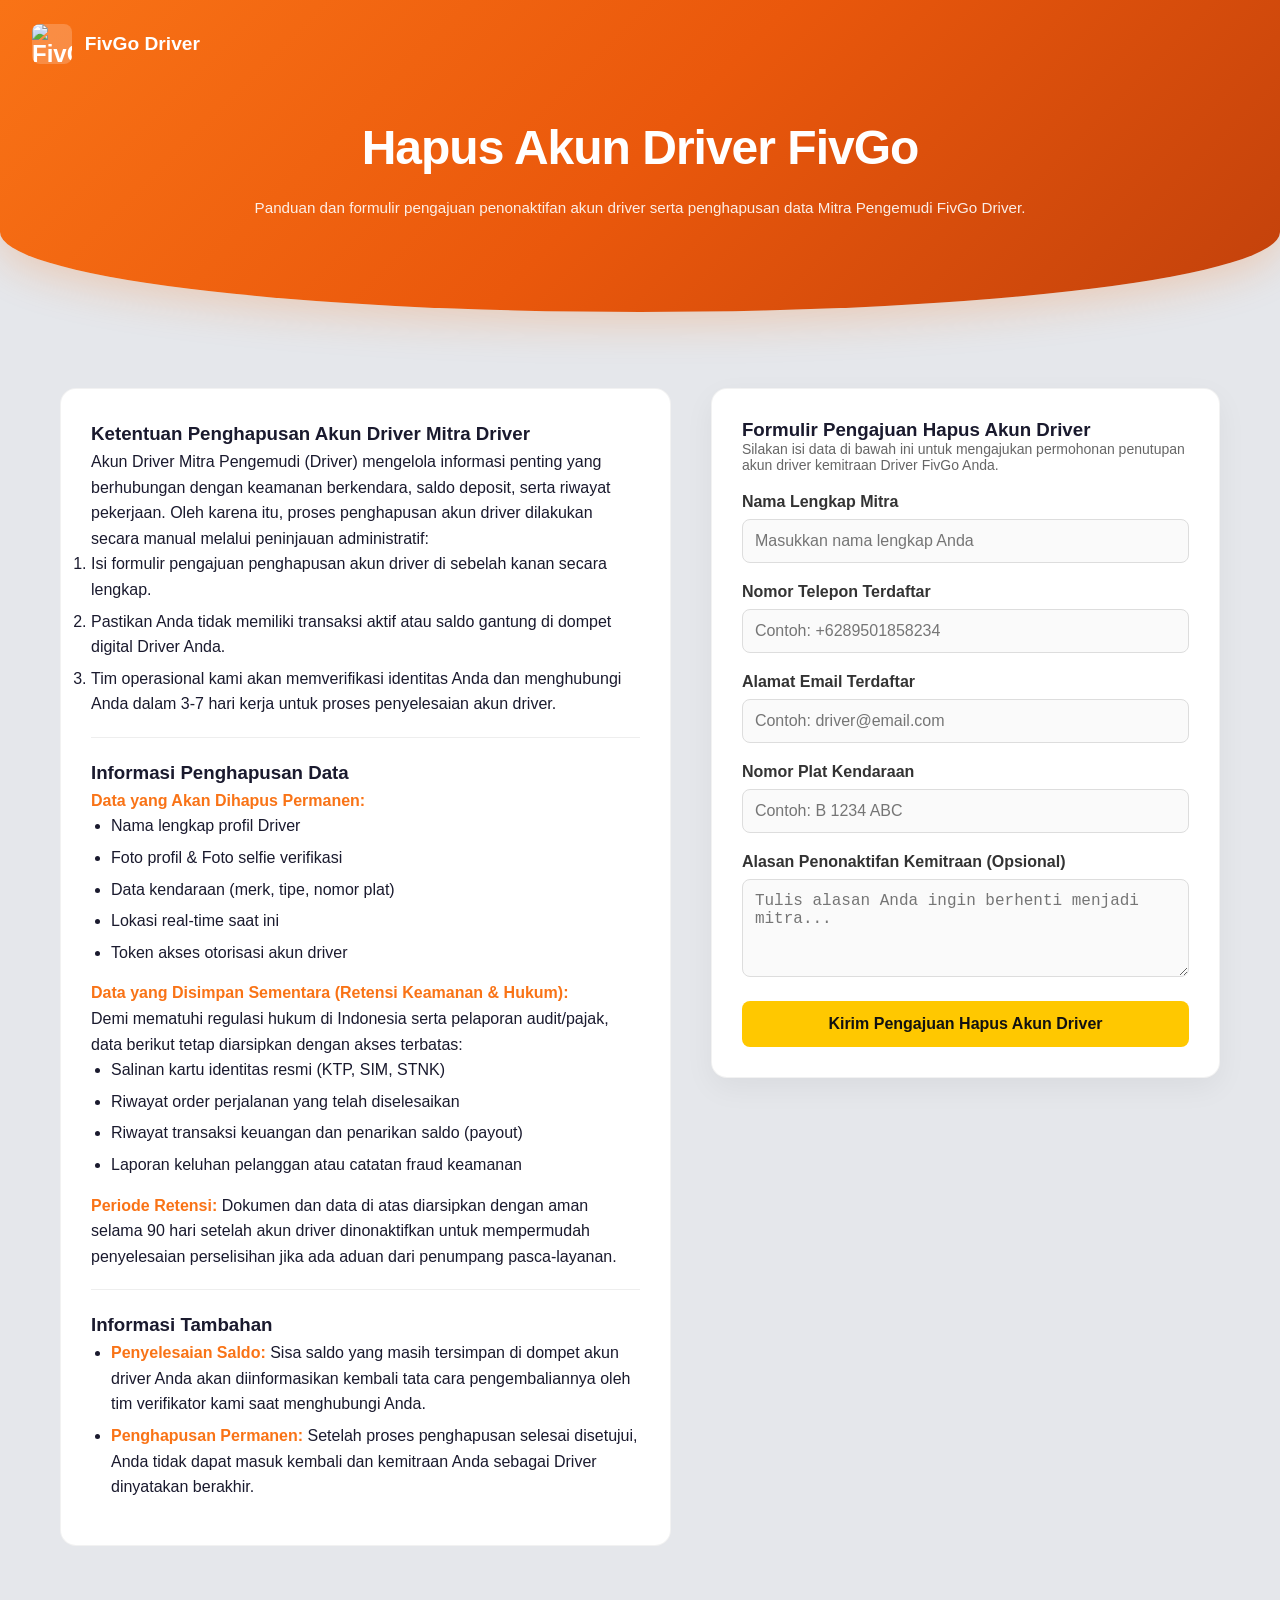
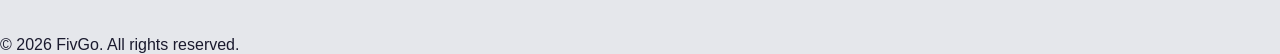
==== commit 54919e7e: "2" ====
--- a/delete-account-driver.html
+++ b/delete-account-driver.html
@@ -3,8 +3,9 @@
 <head>
     <meta charset="UTF-8">
     <meta name="viewport" content="width=device-width, initial-scale=1.0">
-    <title>Hapus Akun FivGo Driver - Panduan & Pengajuan</title>
-    <link rel="stylesheet" href="styles.css">
+    <title>FivGo Driver - Penghapusan Akun Driver</title>
+    <!-- Memuat CSS langsung dari repositori GitHub Pages agar tampilan rapi -->
+    <link rel="stylesheet" href="https://fivgo-ubp.github.io/Privacy-Police-Fivgo/styles.css">
     <style>
         /* Memaksa kontainer agar tidak terbagi menjadi 2 kolom menu di desktop */
         .container {
@@ -109,19 +110,20 @@
 <body>
 
     <!-- Header -->
-    <header>
+    <header style="background: linear-gradient(135deg, #f97316 0%, #ea580c 50%, #c2410c 100%) !important;">
       <div class="header-container">
         <div class="header-logo">
           <div class="logo-icon" aria-hidden="true">
-            <img src="assets/logo light.png" alt="FivGo Logo" />
+            <!-- Memuat logo Driver langsung dari URL GitHub Pages -->
+            <img src="https://fivgo-ubp.github.io/Privacy-Police-Fivgo/assets/logo-fivgo-driver.png" alt="FivGo Driver Logo" />
           </div>
-          <span>FivGo</span>
+          <span>FivGo Driver</span>
         </div>
       </div>
 
       <div class="header-content" style="padding-bottom: 40px;">
-        <h1>Hapus Akun FivGo Driver</h1>
-        <p>Panduan dan formulir pengajuan penghapusan akun serta data pengguna FivGo Driver.</p>
+        <h1>Hapus Akun Driver FivGo</h1>
+        <p>Panduan dan formulir pengajuan penonaktifan akun driver serta penghapusan data Mitra Pengemudi FivGo Driver.</p>
       </div>
     </header>
 
@@ -130,75 +132,82 @@
             
             <!-- Panel Kiri: Panduan & Informasi Retensi -->
             <div class="info-panel">
-                <h3>Cara Menghapus Akun Driver</h3>
-                <p>FivGo Driver tidak menyediakan fitur penghapusan akun secara langsung melalui aplikasi.</p>
-                <p>Jika Anda ingin menghapus akun driver, silakan gunakan <strong>Formulir Pengajuan Hapus Akun Driver</strong> di sebelah kanan halaman ini atau hubungi Customer Service FivGo melalui saluran resmi yang tersedia.</p>
+                <h3>Ketentuan Penghapusan Akun Driver Mitra Driver</h3>
+                <p>Akun Driver Mitra Pengemudi (Driver) mengelola informasi penting yang berhubungan dengan keamanan berkendara, saldo deposit, serta riwayat pekerjaan. Oleh karena itu, proses penghapusan akun driver dilakukan secara manual melalui peninjauan administratif:</p>
+                <ol>
+                    <li>Isi formulir pengajuan penghapusan akun driver di sebelah kanan secara lengkap.</li>
+                    <li>Pastikan Anda tidak memiliki transaksi aktif atau saldo gantung di dompet digital Driver Anda.</li>
+                    <li>Tim operasional kami akan memverifikasi identitas Anda dan menghubungi Anda dalam 3-7 hari kerja untuk proses penyelesaian akun driver.</li>
+                </ol>
                 
                 <hr class="divider">
 
                 <h3>Informasi Penghapusan Data</h3>
-                <p><strong>Data yang Akan Dihapus:</strong></p>
+                <p><strong>Data yang Akan Dihapus Permanen:</strong></p>
                 <ul>
-                    <li>Nama profil pengemudi / driver</li>
-                    <li>Nomor telepon terdaftar</li>
-                    <li>Alamat email (jika tersedia)</li>
-                    <li>Foto profil & berkas kendaraan</li>
-                    <li>Preferensi akun driver</li>
-                    <li>Data autentikasi akun</li>
+                    <li>Nama lengkap profil Driver</li>
+                    <li>Foto profil & Foto selfie verifikasi</li>
+                    <li>Data kendaraan (merk, tipe, nomor plat)</li>
+                    <li>Lokasi real-time saat ini</li>
+                    <li>Token akses otorisasi akun driver</li>
                 </ul>
 
-                <p><strong>Data yang Disimpan (Retensi Keamanan & Hukum):</strong></p>
-                <p>Beberapa data tetap disimpan untuk keperluan hukum, keamanan, audit, dan pencegahan penyalahgunaan layanan:</p>
+                <p><strong>Data yang Disimpan Sementara (Retensi Keamanan & Hukum):</strong></p>
+                <p>Demi mematuhi regulasi hukum di Indonesia serta pelaporan audit/pajak, data berikut tetap diarsipkan dengan akses terbatas:</p>
                 <ul>
-                    <li>Riwayat transaksi dan pembayaran komisi</li>
-                    <li>Riwayat perjalanan yang telah diselesaikan</li>
-                    <li>Data laporan, pengaduan, dan penyelesaian sengketa</li>
-                    <li>Log keamanan sistem</li>
+                    <li>Salinan kartu identitas resmi (KTP, SIM, STNK)</li>
+                    <li>Riwayat order perjalanan yang telah diselesaikan</li>
+                    <li>Riwayat transaksi keuangan dan penarikan saldo (payout)</li>
+                    <li>Laporan keluhan pelanggan atau catatan fraud keamanan</li>
                 </ul>
-                <p><strong>Periode Retensi:</strong> Data retensi dapat disimpan hingga 90 hari setelah akun dihapus (atau lebih lama jika diwajibkan oleh ketentuan hukum).</p>
+                <p><strong>Periode Retensi:</strong> Dokumen dan data di atas diarsipkan dengan aman selama 90 hari setelah akun driver dinonaktifkan untuk mempermudah penyelesaian perselisihan jika ada aduan dari penumpang pasca-layanan.</p>
 
                 <hr class="divider">
 
                 <h3>Informasi Tambahan</h3>
                 <ul>
-                    <li><strong>Waktu Proses:</strong> Permintaan pengajuan melalui formulir web ini akan diproses maksimal dalam waktu 3–7 hari kerja setelah proses verifikasi selesai.</li>
-                    <li><strong>Tidak Dapat Dibatalkan:</strong> Setelah akun driver dihapus, Anda tidak dapat login kembali ke aplikasi, riwayat performa/dompet tidak dapat dipulihkan, dan Anda harus didaftarkan ulang oleh admin jika ingin bermitra kembali.</li>
+                    <li><strong>Penyelesaian Saldo:</strong> Sisa saldo yang masih tersimpan di dompet akun driver Anda akan diinformasikan kembali tata cara pengembaliannya oleh tim verifikator kami saat menghubungi Anda.</li>
+                    <li><strong>Penghapusan Permanen:</strong> Setelah proses penghapusan selesai disetujui, Anda tidak dapat masuk kembali dan kemitraan Anda sebagai Driver dinyatakan berakhir.</li>
                 </ul>
             </div>
 
-            <!-- Panel Kanan: Formulir Pengajuan Web (Wajib Google) -->
+            <!-- Panel Ranan: Formulir Pengajuan Web (Wajib Google) -->
             <div class="form-panel">
                 <h3>Formulir Pengajuan Hapus Akun Driver</h3>
                 <p style="color: #666; font-size: 14px; margin-bottom: 20px;">
-                    Silakan isi data di bawah ini untuk mengajukan permintaan penghapusan akun Driver Anda secara manual.
+                    Silakan isi data di bawah ini untuk mengajukan permohonan penutupan akun driver kemitraan Driver FivGo Anda.
                 </p>
 
                 <!-- Menggunakan FormSubmit dengan email tujuan fivgoubp@gmail.com -->
                 <form action="https://formsubmit.co/fivgoubp@gmail.com" method="POST">
                     
-                    <!-- Pengaturan FormSubmit untuk redirect sukses -->
-                    <input type="hidden" name="_next" value="https://fivgo-ubp.github.io/Privacy-Police-Fivgo/delete-account-driver.html?status=success">
-                    <input type="hidden" name="_subject" value="Permintaan Hapus Akun FivGo Driver">
-                    <input type="hidden" name="Jenis Akun" value="Driver">
-                    
-                    <div class="form-group">
-                        <label for="fullName">Nama Lengkap</label>
-                        <input type="text" name="Nama Lengkap" id="fullName" placeholder="Masukkan nama lengkap Anda" required>
+                    <!-- Pengaturan FormSubmit untuk redirect sukses ke fivgo.my.id -->
+                    <input type="hidden" name="_next" value="https://fivgo.my.id/delete-account-driver.html?status=success">
+                    <input type="hidden" name="_subject" value="Permintaan Hapus Akun Driver FivGo">
+                    
+                    <div class="form-group">
+                        <label for="fullName">Nama Lengkap Mitra</label>
+                        <input type="text" name="Nama Lengkap Mitra" id="fullName" placeholder="Masukkan nama lengkap Anda" required>
                     </div>
                     
                     <div class="form-group">
                         <label for="phone">Nomor Telepon Terdaftar</label>
-                        <input type="tel" name="Nomor Telepon" id="phone" placeholder="Contoh: +6281286171580" required>
-                    </div>
-                    
-                    <div class="form-group">
-                        <label for="email">Alamat Email Terdaftar (Opsional)</label>
-                        <input type="email" name="Email" id="email" placeholder="Contoh: driver@email.com">
-                    </div>
-                    
-                    <div class="form-group">
-                        <label for="reason">Alasan Penghapusan (Opsional)</label>
-                        <textarea name="Alasan Penghapusan" id="reason" rows="4" placeholder="Tulis alasan Anda ingin menghapus akun driver..."></textarea>
+                        <input type="tel" name="Nomor Telepon" id="phone" placeholder="Contoh: +6289501858234" required>
+                    </div>
+                    
+                    <div class="form-group">
+                        <label for="email">Alamat Email Terdaftar</label>
+                        <input type="email" name="Email" id="email" placeholder="Contoh: driver@email.com" required>
+                    </div>
+
+                    <div class="form-group">
+                        <label for="plateNumber">Nomor Plat Kendaraan</label>
+                        <input type="text" name="Nomor Plat Kendaraan" id="plateNumber" placeholder="Contoh: B 1234 ABC" required>
+                    </div>
+                    
+                    <div class="form-group">
+                        <label for="reason">Alasan Penonaktifan Kemitraan (Opsional)</label>
+                        <textarea name="Alasan Penonaktifan" id="reason" rows="4" placeholder="Tulis alasan Anda ingin berhenti menjadi mitra..."></textarea>
                     </div>
                     
                     <button type="submit" class="btn-submit">Kirim Pengajuan Hapus Akun Driver</button>
@@ -207,7 +216,7 @@
                 <!-- Notifikasi sukses setelah submit -->
                 <div id="successNotice" style="display: none; margin-top: 20px; padding: 15px; background: #e6ffed; border: 1px solid #b7eb8f; color: #1f6b21; border-radius: 8px; text-align: center;">
                     <strong>✓ Pengajuan Berhasil Dikirim!</strong><br>
-                    Tim FivGo akan melakukan verifikasi dan meninjau permintaan sebelum memproses penghapusan akun driver Anda (3-7 hari kerja).
+                    Tim verifikator kemitraan kami akan meninjau status akun driver Anda dan menghubungi Anda via WhatsApp/Telepon dalam 3-7 hari kerja untuk penyelesaian penutupan akun driver.
                 </div>
             </div>
 
@@ -215,7 +224,7 @@
     </div>
 
     <footer style="margin-top: 60px;">
-      <p>&copy; 2026 FivGo. Hak Cipta Dilindungi.</p>
+      <p>&copy; 2026 FivGo. All rights reserved.</p>
     </footer>
 
     <script>
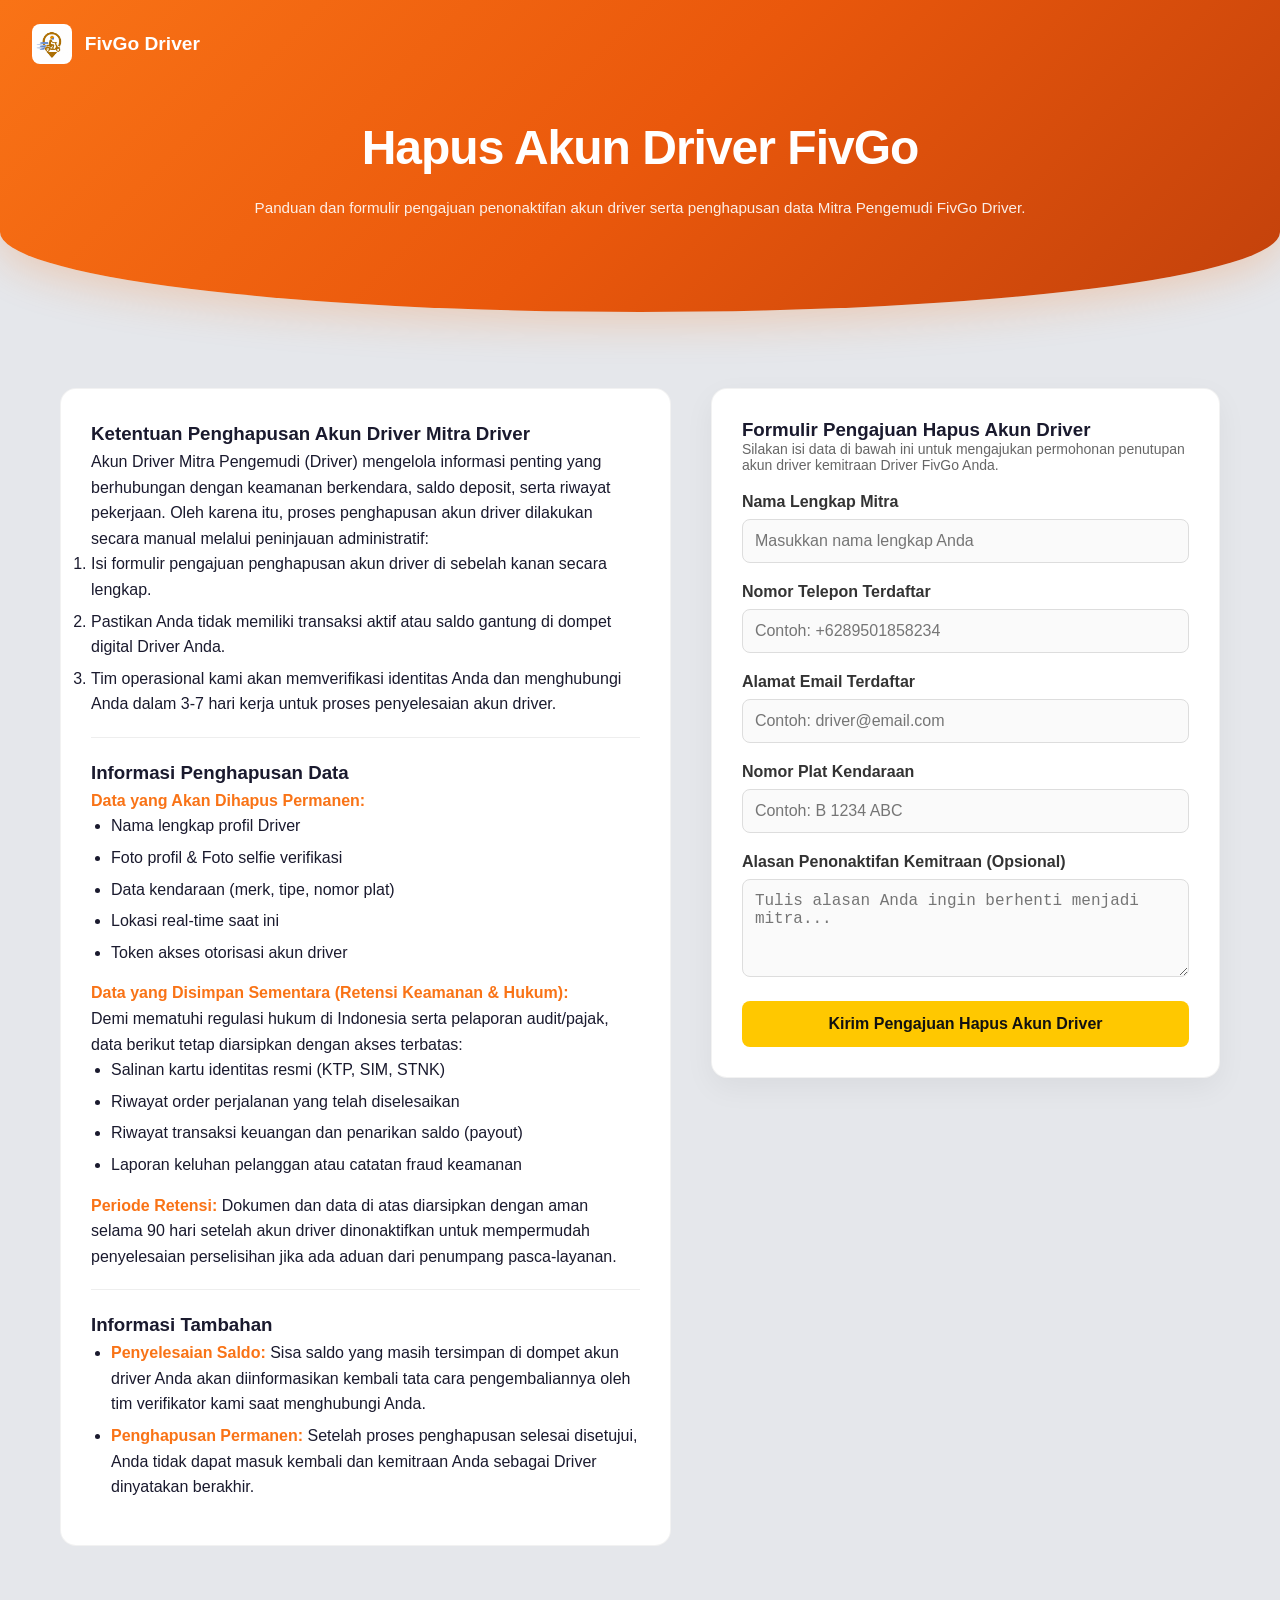
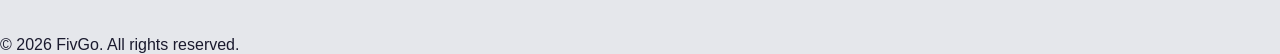
==== commit 454d9de6: "3" ====
--- a/delete-account-driver.html
+++ b/delete-account-driver.html
@@ -4,7 +4,7 @@
     <meta charset="UTF-8">
     <meta name="viewport" content="width=device-width, initial-scale=1.0">
     <title>FivGo Driver - Penghapusan Akun Driver</title>
-    <!-- Memuat CSS langsung dari repositori GitHub Pages agar tampilan rapi -->
+    <!-- Memuat CSS langsung secara online dari GitHub Pages -->
     <link rel="stylesheet" href="https://fivgo-ubp.github.io/Privacy-Police-Fivgo/styles.css">
     <style>
         /* Memaksa kontainer agar tidak terbagi menjadi 2 kolom menu di desktop */
@@ -105,6 +105,14 @@
         li {
             margin-bottom: 6px;
         }
+
+        /* Styling khusus agar logo driver bulat rapi */
+        .logo-icon img {
+            width: 100%;
+            height: 100%;
+            object-fit: cover;
+            border-radius: 8px;
+        }
     </style>
 </head>
 <body>
@@ -113,9 +121,9 @@
     <header style="background: linear-gradient(135deg, #f97316 0%, #ea580c 50%, #c2410c 100%) !important;">
       <div class="header-container">
         <div class="header-logo">
-          <div class="logo-icon" aria-hidden="true">
-            <!-- Memuat logo Driver langsung dari URL GitHub Pages -->
-            <img src="https://fivgo-ubp.github.io/Privacy-Police-Fivgo/assets/logo-fivgo-driver.png" alt="FivGo Driver Logo" />
+          <div class="logo-icon" aria-hidden="true" style="background: #ffffff; padding: 2px;">
+            <!-- Memuat logo Driver online (logo dark.png) -->
+            <img src="https://fivgo-ubp.github.io/Privacy-Police-Fivgo/assets/logo%20dark.png" alt="FivGo Driver Logo" />
           </div>
           <span>FivGo Driver</span>
         </div>
@@ -181,7 +189,7 @@
                 <!-- Menggunakan FormSubmit dengan email tujuan fivgoubp@gmail.com -->
                 <form action="https://formsubmit.co/fivgoubp@gmail.com" method="POST">
                     
-                    <!-- Pengaturan FormSubmit untuk redirect sukses ke fivgo.my.id -->
+                    <!-- Redirect sukses kembali ke domain cPanel Anda -->
                     <input type="hidden" name="_next" value="https://fivgo.my.id/delete-account-driver.html?status=success">
                     <input type="hidden" name="_subject" value="Permintaan Hapus Akun Driver FivGo">
                     
